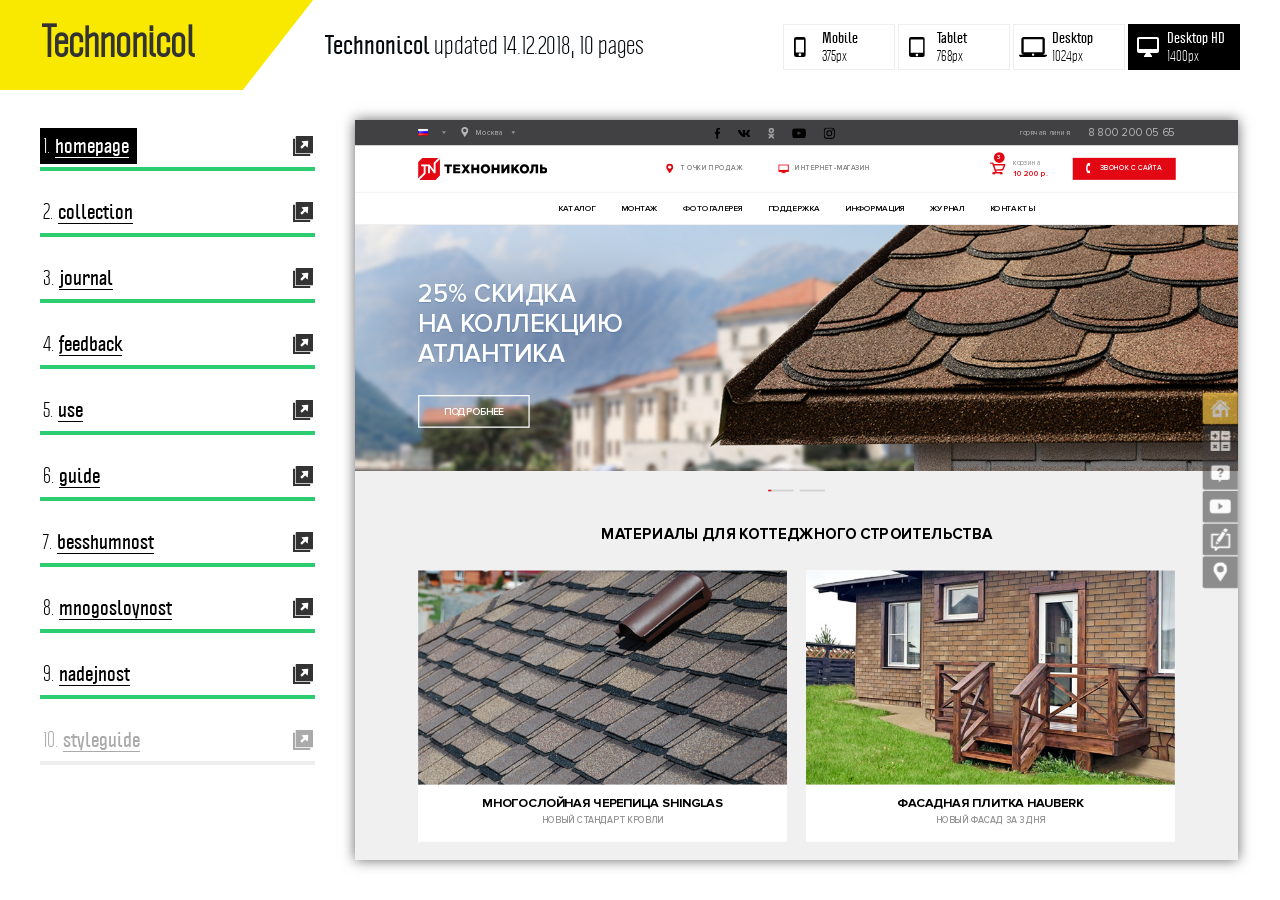
==== index.html @ 533b3d3e "up" ====
<!doctype html>
<html>
<head lang="en">
  <meta charset="UTF-8">
  <meta name="viewport" content="width=device-width, initial-scale=1">
  <title>Technonicol</title>
  <style>
    *{margin:0;padding: 0;box-sizing: border-box}

    @font-face {
        font-family: 'Politica';
        src: url([data-uri]) format('woff');
        font-weight: normal;
        font-style: normal;

    }


    @font-face {
        font-family: 'PoliticaBold';
        src: url([data-uri]) format('woff');
        font-weight: normal;
        font-style: normal;
    }

    :root{
    	--main-color: #f9e900;
    }
    body {
      color: #333;
      margin: 0;
      padding: 0 40px;
      font-size: 20px;
      line-height: 1.6;
      font-family: 'Politica', serif;
    }
    .icon-logo { width: 3.66em; height: 1em; fill: #221F20; }
    .icon-desktop { width: 1.41em; height: 1em; fill: #000; }
    .icon-link { width: 2em; height: 1em; fill: #000; }
    .icon-mobile { width: 0.59em; height: 1em; fill: #000; }
    .icon-tablet { width: 0.79em; height: 1em; fill: #000; }
    .icon-watch { width: 0.67em; height: 1em; fill: #000; }
    .icon-wide { width: 1.1em; height: 1em; fill: #000; }

    section{
      width: 300px;
      padding: 30px 0;
    }

    .preview{
      position: fixed;
      right: 42px;
      top: 120px;
      left: 355px;
      bottom: 40px;

    }
    iframe{
  		opacity: 1;
  		box-shadow: 0 0 8px rgba(#000,.5);
  		margin: 0 auto;
  		transform-origin: 0 0;
  		box-shadow: 0 0 20px rgba(0,0,0,.6);
    }

    .preview footer{
      position: absolute;
      bottom: -50px;
      right: 0;
      left: 0;
      padding: 0;
    }
    .preview footer a{
    	color: #000;
    }

    .pagelist{
      list-style-type: none;
      padding-top: 100px;
      width: 275px;
    }
    .pagelist li{
      margin-bottom: 25px;
    }
    .pagelist li:last-child{
    	margin-bottom: 0;
    }

    .pagelist__preview{
      display: inline-block;
      box-shadow: none;
      padding: 5px 20px;
      border: 1px solid #000;
      font-size: 13px;
      margin-top: 10px;
      text-transform: uppercase;
      text-shadow: none;
      font-size: 24px;
    }
    .pagelist__title{
      color: #000;
      text-decoration: none;
      padding: 5px 8px 5px 3px;
      position: relative;
    }
    .is-notready .pagelist__title{
      color: #aaaaaa;
      background: #fff;
      pointer-events: none;
    }
    .pagelist__title span{
      margin-right: 5px;
    }
    .pagelist__title em{
      font-style: normal;
      font-weight: normal;
      font-family: 'PoliticaBold',sans-serif;
      position: relative;
      display: inline-block;
    }
    .pagelist__title em:before{
      content: "";
      position: absolute;
      bottom: 4px;
      width: 100%;
      left: 0;
      border-top: 1px solid currentColor;
    }
    .pagelist__title.is-active{
      background: #000;
      color: #fff;
    }
    .pagelist__url{
      float: right;
      width: 24px;
      height: 24px;
      display: inline-block;
      position: relative;
      vertical-align: middle;
      margin-left: 5px;
      margin-top: 4px;
    }
    .pagelist__url:hover .icon{
      fill: #555;
    }
    .is-notready .pagelist__url{
      pointer-events: none;
    }
    .pagelist__url .icon{
      fill: #333;
      font-size: 20px;
      position: absolute;
      top: 50%;
      left: 50%;
      transform: translate(-50%,-50%);
      transition: all .2s ease;
    }
    .is-notready .pagelist__url .icon{
      fill:#aaaaaa;
    }
    .pagelist__progress{
      height: 4px;
      background: #eeeeee;
      margin-top: 5px;
    }
    .pagelist__progress i{
      height: 4px;
      display: block;
      background: #2ECC71;
    }



    header{
      overflow: hidden;
      line-height: 1;
      height: 90px;
      position: fixed;
      top: 0;
      left: 0;
      right: 0;
      z-index: 200;
      background: #fff;
    }
    header h1{
      background: #f9e900;
      background: var(--main-color);
      height: 91px;
      position: relative;
      width: 242px;
      display: inline-block;
      vertical-align: top;
    }
    header h1:before{
      width: 200px;
      height: 200px;
      position: absolute;
      right: 0;
      bottom: 0;
      content: "";
      background: #f9e900;
      background: var(--main-color);
      transform: rotate(38deg);
      transform-origin: 100% 100%;
    }
    header h1 span{
      display: block;
      position: absolute;
      z-index: 2;
      left: 42px;
      top: 22px;
    }
    header h1 .icon{
      font-size: 47px;
    }
    .header__updated{
      font-size: 24px;
      height: 90px;
      line-height: 90px;
      color: #050a0f;
      display: inline-block;
      vertical-align: top;
      margin-left: 80px;
    }
    .header__updated em{
      font-weight: normal;
      font-family: 'PoliticaBold',sans-serif;
      font-style: normal;
    }
    .types{
      position: absolute;
      right: 40px;
      top: 24px;
    }
    .types button,.types button:active{
      height: 46px;
      width: 112px;
      border: 1px solid #eee;
      background: #fff;
      font-size: 14px;
      color: #000;
      text-align: left;
      font-family: 'Politica', serif;
      padding-left: 38px;
      position: relative;
      outline: none;
      cursor: pointer;
      transition: all .25s ease-in-out;
    }
    .types button:hover{
      background: #eee;
    }
    .types strong{
      font-weight: normal;
      font-family: 'PoliticaBold',sans-serif;
    }
    .types .icon{
      position: absolute;
      top: 50%;
      left: 10px;
      transform: translate(0, -50%);
      font-size: 20px;
    }
    .types .icon-desktop{left: 5px;}
    .types .icon-wide{left: 8px;}

    .types button.is-active{
      border-color: #000;
      color: #fff;
      background: #000;
    }
    .types button.is-active .icon{
      color: #fff;
      fill: #fff;
    }
    .types span{
      display: block;
    }
    @media (max-width: 1200px){
      .header__updated{
        position: absolute;
        right: 42px;
        bottom: 0;
        line-height: 1;
        height: auto;
        margin: 0;
        font-size: 14px;
      }
    }
    @media (max-width: 780px){
      body{
        padding: 0;
      }
      .preview iframe,.types{
        display: none;
      }
      .preview{
      	position: static;
      	text-align: center;
      }
      header{
        position: relative;
        height: auto;
        text-align: center;
      }
      header h1{
        display: block;
        width: auto;
        height: auto;
        padding: 20px 0 30px;
      }
      header h1 span{
        position: static;
      }
      header .icon{
        font-size: 30px;
      }
      .header__updated{
        display: block;
        text-align: center;
        font-size: 14px;
        line-height: 1;
        text-align: center;
        padding: 0;
        height: auto;
        margin: 0;
        position: absolute;
        bottom: 10px;
        left: 0;
        right: 0;
      }
      section{
        margin: 0;
        width: auto;
        padding: 0;
      }
      .pagelist{
        margin: 0;
        padding: 20px;
        width: auto;
      }
    }
  </style>
</head>
<body>
  <!-- sprite -->
  <svg style="display:none" xmlns="http://www.w3.org/2000/svg">
   <symbol id="icon-desktop" viewbox="0 0 24 17">
     <title>
       Shape
     </title>
     <path d="M20 15c1.1 0 1.99-.9 1.99-2L22 2c0-1.1-.9-2-2-2H4C2.9 0 2 .9 2 2v11c0 1.1.9 2 2 2H0c0 1.1.9 2 2 2h20c1.1 0 2-.9 2-2h-4zM4 2h16v11H4V2zm8 14c-.55 0-1-.45-1-1s.45-1 1-1 1 .45 1 1-.45 1-1 1z" fill-rule="evenodd"></path>
   </symbol>
   <symbol id="icon-link" viewbox="0 0 24.684 24.684">
     <title>
       Shape
     </title>
      <path d="M2.166,3.406H0.418C0.188,3.406,0,3.594,0,3.826v20.438c0,0.232,0.188,0.42,0.418,0.42h20.439 c0.232,0,0.422-0.188,0.422-0.42v-1.75c0-0.23-0.189-0.418-0.422-0.418H2.586V3.826C2.586,3.594,2.398,3.406,2.166,3.406z"/>
      <path d="M3.406,0.416v20.441c0,0.234,0.188,0.418,0.42,0.418h20.441c0.229,0,0.416-0.184,0.416-0.418V0.416 C24.684,0.182,24.496,0,24.268,0H3.826C3.594,0,3.406,0.182,3.406,0.416z M18.818,6.705l-0.615,6.945 c-0.045,0.506-0.377,0.627-0.736,0.266l-1.662-1.662c-0.18-0.18-0.42-0.418-0.656-0.658l-3.547,3.549 c-0.361,0.361-0.947,0.361-1.307,0l-0.76-0.76c-0.357-0.357-0.357-0.943,0-1.307l3.549-3.545c-0.238-0.238-0.475-0.477-0.658-0.654 l-1.66-1.664c-0.359-0.363-0.24-0.691,0.266-0.736l6.947-0.613C18.482,5.818,18.861,6.195,18.818,6.705z"/>
   </symbol>
   <symbol id="icon-mobile" viewbox="0 0 13 22">
     <title>
       Shape
     </title>
     <path d="M10.5 0h-8A2.5 2.5 0 0 0 0 2.5v17A2.5 2.5 0 0 0 2.5 22h8a2.5 2.5 0 0 0 2.5-2.5v-17A2.5 2.5 0 0 0 10.5 0zm-4 21c-.83 0-1.5-.67-1.5-1.5S5.67 18 6.5 18s1.5.67 1.5 1.5S7.33 21 6.5 21zm4.5-4H2V3h9v14z" fill-rule="evenodd"></path>
   </symbol>
   <symbol id="icon-tablet" viewbox="0 0 19 24">
     <title>
       Shape
     </title>
     <path d="M16.5 0h-14A2.5 2.5 0 0 0 0 2.5v19A2.5 2.5 0 0 0 2.5 24h14a2.5 2.5 0 0 0 2.5-2.5v-19A2.5 2.5 0 0 0 16.5 0zm-7 23c-.83 0-1.5-.67-1.5-1.5S8.67 20 9.5 20s1.5.67 1.5 1.5-.67 1.5-1.5 1.5zm7.5-4H2V3h15v16z" fill-rule="evenodd"></path>
   </symbol>
   <symbol id="icon-watch" viewbox="0 0 16 24">
     <title>
       Shape
     </title>
     <path d="M16 12c0-2.54-1.19-4.81-3.04-6.27L12 0H4l-.95 5.73A7.94 7.94 0 0 0 0 12a7.94 7.94 0 0 0 3.05 6.27L4 24h8l.96-5.73A7.976 7.976 0 0 0 16 12zM2 12c0-3.31 2.69-6 6-6s6 2.69 6 6-2.69 6-6 6-6-2.69-6-6z" fill-rule="evenodd"></path>
   </symbol>
   <symbol id="icon-wide" viewbox="0 0 22 20">
     <title>
       Shape
     </title>
     <path d="M20 0H2C.9 0 0 .9 0 2v12c0 1.1.9 2 2 2h7l-2 3v1h8v-1l-2-3h7c1.1 0 2-.9 2-2V2c0-1.1-.9-2-2-2zm0 12H2V2h18v10z" fill-rule="evenodd"></path>
   </symbol>
   </svg>

  <!-- content -->
  <header class="header">
    <h1>
      <span>Technonicol</span>
    </h1>
    
    <div class="header__updated"><em>Technonicol</em> updated 14.12.2018, 10 pages</div>
    <nav class="types">
      <button data-mode="mobile" data-width="375">
        <svg class="icon icon-mobile"><use xlink:href="#icon-mobile"></use></svg>
        <strong>Mobile</strong>
        <span>375px</span>
      </button>
      <button data-mode="ipad" data-width="768">
        <svg class="icon icon-tablet"><use xlink:href="#icon-tablet"></use></svg>
        <strong>Tablet</strong>
        <span>768px</span></button>
      <button data-mode="desktop" data-width="1024">
        <svg class="icon icon-desktop"><use xlink:href="#icon-desktop"></use></svg>
        <strong>Desktop</strong>
        <span>1024px</span></button>
      <button data-mode="wide" class="is-active" data-width="1400">
        <svg class="icon icon-wide"><use xlink:href="#icon-wide"></use></svg>
        <strong>Desktop HD</strong>
        <span>1400px</span>
      </button>
    </nav>
  </header>
  <section>
    <ol class="pagelist">
      
      
          <li >

                <a class="pagelist__title  is-active " target="_blank" href="homepage.html"><span>1.</span><em>homepage</em></a>
                <a href="homepage.html" class="pagelist__url" target="_blank">
                  <svg class="icon icon-link"><use xlink:href="#icon-link"></use></svg>
                </a>

                <div class="pagelist__progress">
                  
                  <i style="width:100%"></i>
                </div>

          </li>
        
          <li >

                <a class="pagelist__title " target="_blank" href="collection.html"><span>2.</span><em>collection</em></a>
                <a href="collection.html" class="pagelist__url" target="_blank">
                  <svg class="icon icon-link"><use xlink:href="#icon-link"></use></svg>
                </a>

                <div class="pagelist__progress">
                  
                  <i style="width:100%"></i>
                </div>

          </li>
        
          <li >

                <a class="pagelist__title " target="_blank" href="journal.html"><span>3.</span><em>journal</em></a>
                <a href="journal.html" class="pagelist__url" target="_blank">
                  <svg class="icon icon-link"><use xlink:href="#icon-link"></use></svg>
                </a>

                <div class="pagelist__progress">
                  
                  <i style="width:100%"></i>
                </div>

          </li>
        
          <li >

                <a class="pagelist__title " target="_blank" href="feedback.html"><span>4.</span><em>feedback</em></a>
                <a href="feedback.html" class="pagelist__url" target="_blank">
                  <svg class="icon icon-link"><use xlink:href="#icon-link"></use></svg>
                </a>

                <div class="pagelist__progress">
                  
                  <i style="width:100%"></i>
                </div>

          </li>
        
          <li >

                <a class="pagelist__title " target="_blank" href="use.html"><span>5.</span><em>use</em></a>
                <a href="use.html" class="pagelist__url" target="_blank">
                  <svg class="icon icon-link"><use xlink:href="#icon-link"></use></svg>
                </a>

                <div class="pagelist__progress">
                  
                  <i style="width:100%"></i>
                </div>

          </li>
        
          <li >

                <a class="pagelist__title " target="_blank" href="guide.html"><span>6.</span><em>guide</em></a>
                <a href="guide.html" class="pagelist__url" target="_blank">
                  <svg class="icon icon-link"><use xlink:href="#icon-link"></use></svg>
                </a>

                <div class="pagelist__progress">
                  
                  <i style="width:100%"></i>
                </div>

          </li>
        
          <li >

                <a class="pagelist__title " target="_blank" href="besshumnost.html"><span>7.</span><em>besshumnost</em></a>
                <a href="besshumnost.html" class="pagelist__url" target="_blank">
                  <svg class="icon icon-link"><use xlink:href="#icon-link"></use></svg>
                </a>

                <div class="pagelist__progress">
                  
                  <i style="width:100%"></i>
                </div>

          </li>
        
          <li >

                <a class="pagelist__title " target="_blank" href="mnogosloynost.html"><span>8.</span><em>mnogosloynost</em></a>
                <a href="mnogosloynost.html" class="pagelist__url" target="_blank">
                  <svg class="icon icon-link"><use xlink:href="#icon-link"></use></svg>
                </a>

                <div class="pagelist__progress">
                  
                  <i style="width:100%"></i>
                </div>

          </li>
        
          <li >

                <a class="pagelist__title " target="_blank" href="nadejnost.html"><span>9.</span><em>nadejnost</em></a>
                <a href="nadejnost.html" class="pagelist__url" target="_blank">
                  <svg class="icon icon-link"><use xlink:href="#icon-link"></use></svg>
                </a>

                <div class="pagelist__progress">
                  
                  <i style="width:100%"></i>
                </div>

          </li>
        
          <li  class="is-notready" >

                <a class="pagelist__title " target="_blank" href="styleguide.html"><span>10.</span><em>styleguide</em></a>
                <a href="styleguide.html" class="pagelist__url" target="_blank">
                  <svg class="icon icon-link"><use xlink:href="#icon-link"></use></svg>
                </a>

                <div class="pagelist__progress">
                  
                  <i style="width:0%"></i>
                </div>

          </li>
        
    </ol>
  </section>

  <aside class="preview" id="preview-wrapper">
    <iframe id="preview"  width="1400" height="600" src="homepage.html"  frameborder="0"></iframe>
  </aside>


  <script>
    var navs = document.querySelectorAll('button');
    var body = document.querySelectorAll('body')[0];
    var previewButtons = document.querySelectorAll('.pagelist__title');
    var iframe = document.getElementById('preview');
    var previewWrapper = document.getElementById('preview-wrapper');

    function removeActive(){
      [].forEach.call(previewButtons, function(button) {
        button.classList.remove('is-active');
      });
    }

    function getScrollbarWidth() {
        var outer = document.createElement("div");
        outer.style.visibility = "hidden";
        outer.style.width = "100px";
        outer.style.msOverflowStyle = "scrollbar"; // needed for WinJS apps

        document.body.appendChild(outer);

        var widthNoScroll = outer.offsetWidth;
        // force scrollbars
        outer.style.overflow = "scroll";

        // add innerdiv
        var inner = document.createElement("div");
        inner.style.width = "100%";
        outer.appendChild(inner);

        var widthWithScroll = inner.offsetWidth;

        // remove divs
        outer.parentNode.removeChild(outer);

        return widthNoScroll - widthWithScroll;
    }
    var  scrollbarwidth = getScrollbarWidth();

    [].forEach.call(previewButtons, function(button) {
      button.addEventListener('click', function(event) {

      	if(window.innerWidth < 780){return;}
        event.preventDefault();
        removeActive();
        var el = event.currentTarget;
        el.classList.add('is-active');
        iframe.src = el.href;
      }, false);
    });


    var mode = 'wide';
    [].forEach.call(navs, function(nav) {
      nav.addEventListener('click', function(event) {
          event.preventDefault();
          mode = event.currentTarget.dataset.mode;
          iframe.style.width = parseInt(event.currentTarget.getAttribute('data-width')) + parseInt(scrollbarwidth) + 'px';

          body.setAttribute('data-mode','is-' + mode);


          [].forEach.call(navs, function(nav) {
            nav.classList.remove('is-active');
          })
          event.currentTarget.classList.add('is-active');

          setIframeWidth();
      }, false);

      function setIframeWidth(){
        // getting preview area width
        var pwidth = previewWrapper.offsetWidth;
        var pheight = previewWrapper.offsetHeight;

        // iframe width
        var iwidth = iframe.offsetWidth;
        var iheight = iframe.offsetHeight;

        var scaleV = pheight/iheight;
        var scaleH = pwidth/iwidth;

        if(mode=='mobile'){
          iframe.style.transform = 'scale('+ 1 +')';
          iframe.style.height =  pheight + 'px';


          return;
        }
        if(scaleH>1){scaleH = 1;}
        iframe.style.transform = 'scale('+ scaleH +')';

        iframe.style.height =  pheight/scaleH + 'px';
        // console.log(pheight*(2 - scaleV) + 'px');

        var realheight = iframe.getBoundingClientRect().height;

        if(realheight>pheight){
          iframe.style.transform = 'scale('+ scaleV +')';
        }

      }

      setIframeWidth();
      // resize event
      window.addEventListener("resize", function(){
        setIframeWidth();
      });


    });
  </script>

</body>
</html>
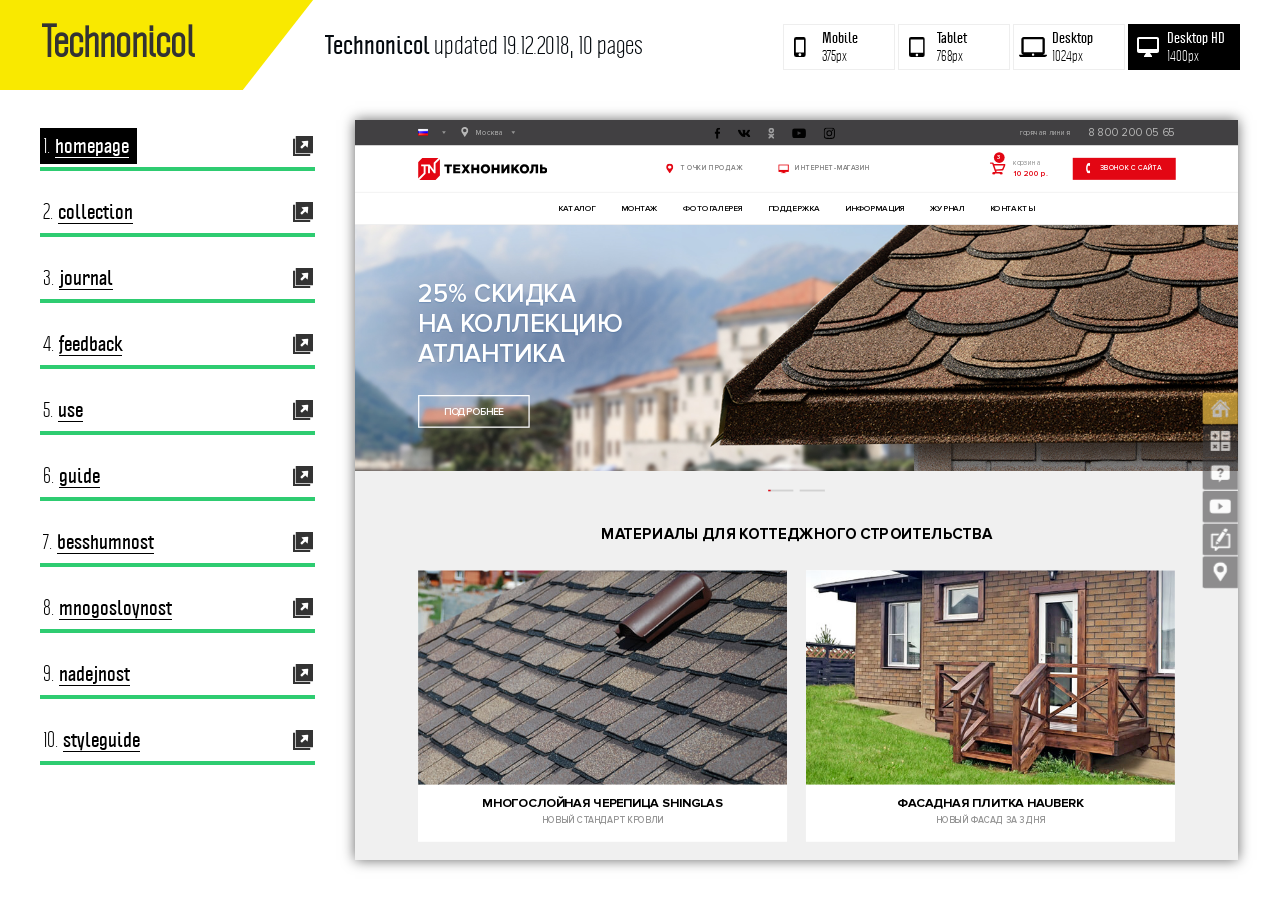
==== commit e9336b1b: "fixed footer and autocmpleaate, removed browserfy" ====
--- a/index.html
+++ b/index.html
@@ -390,7 +390,7 @@
       <span>Technonicol</span>
     </h1>
     
-    <div class="header__updated"><em>Technonicol</em> updated 14.12.2018, 10 pages</div>
+    <div class="header__updated"><em>Technonicol</em> updated 19.12.2018, 10 pages</div>
     <nav class="types">
       <button data-mode="mobile" data-width="375">
         <svg class="icon icon-mobile"><use xlink:href="#icon-mobile"></use></svg>
@@ -542,7 +542,7 @@
 
           </li>
         
-          <li  class="is-notready" >
+          <li >
 
                 <a class="pagelist__title " target="_blank" href="styleguide.html"><span>10.</span><em>styleguide</em></a>
                 <a href="styleguide.html" class="pagelist__url" target="_blank">
@@ -551,7 +551,7 @@
 
                 <div class="pagelist__progress">
                   
-                  <i style="width:0%"></i>
+                  <i style="width:100%"></i>
                 </div>
 
           </li>
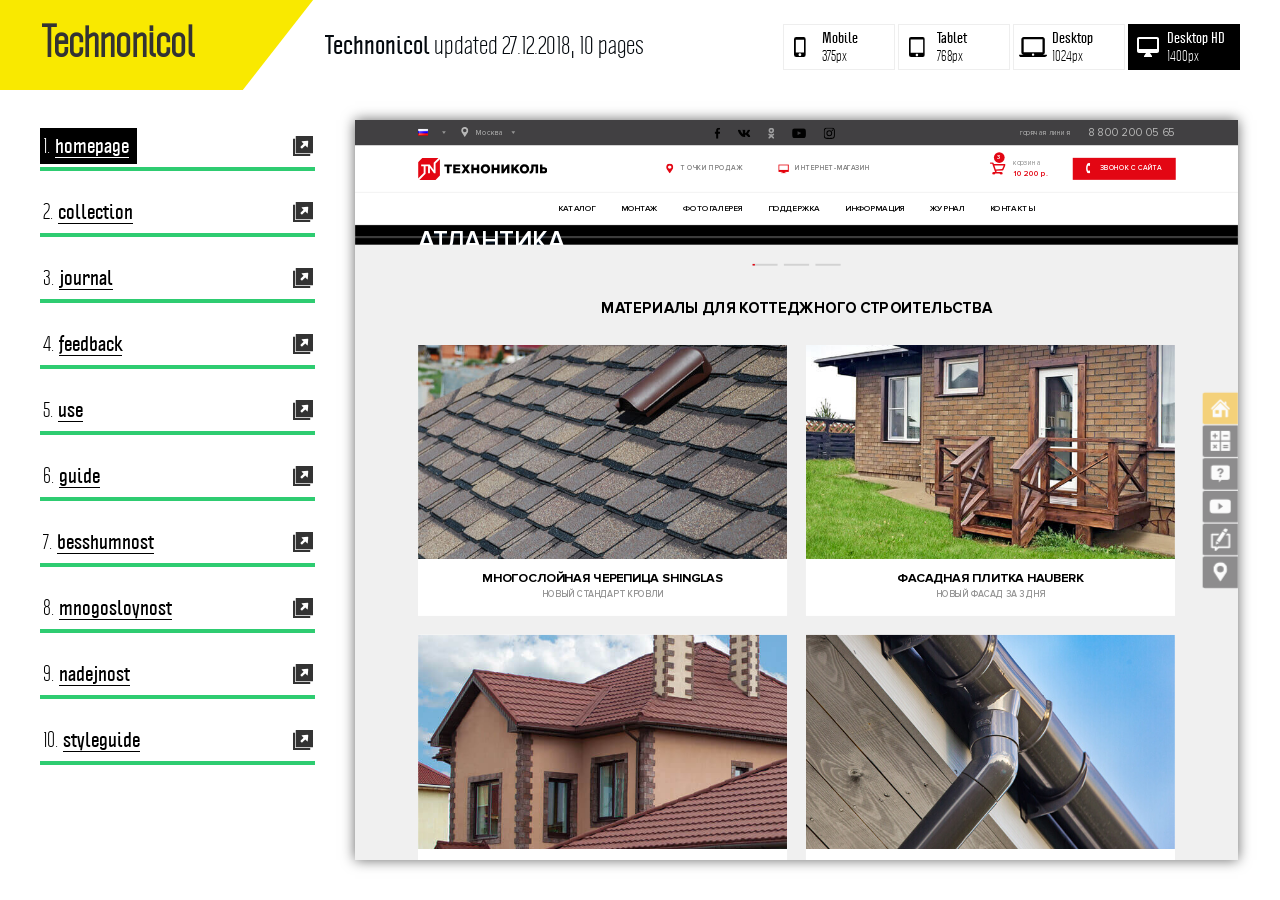
==== commit eaa50eae: "x20 fixes and article pages fixes" ====
--- a/index.html
+++ b/index.html
@@ -390,7 +390,7 @@
       <span>Technonicol</span>
     </h1>
     
-    <div class="header__updated"><em>Technonicol</em> updated 19.12.2018, 10 pages</div>
+    <div class="header__updated"><em>Technonicol</em> updated 27.12.2018, 10 pages</div>
     <nav class="types">
       <button data-mode="mobile" data-width="375">
         <svg class="icon icon-mobile"><use xlink:href="#icon-mobile"></use></svg>
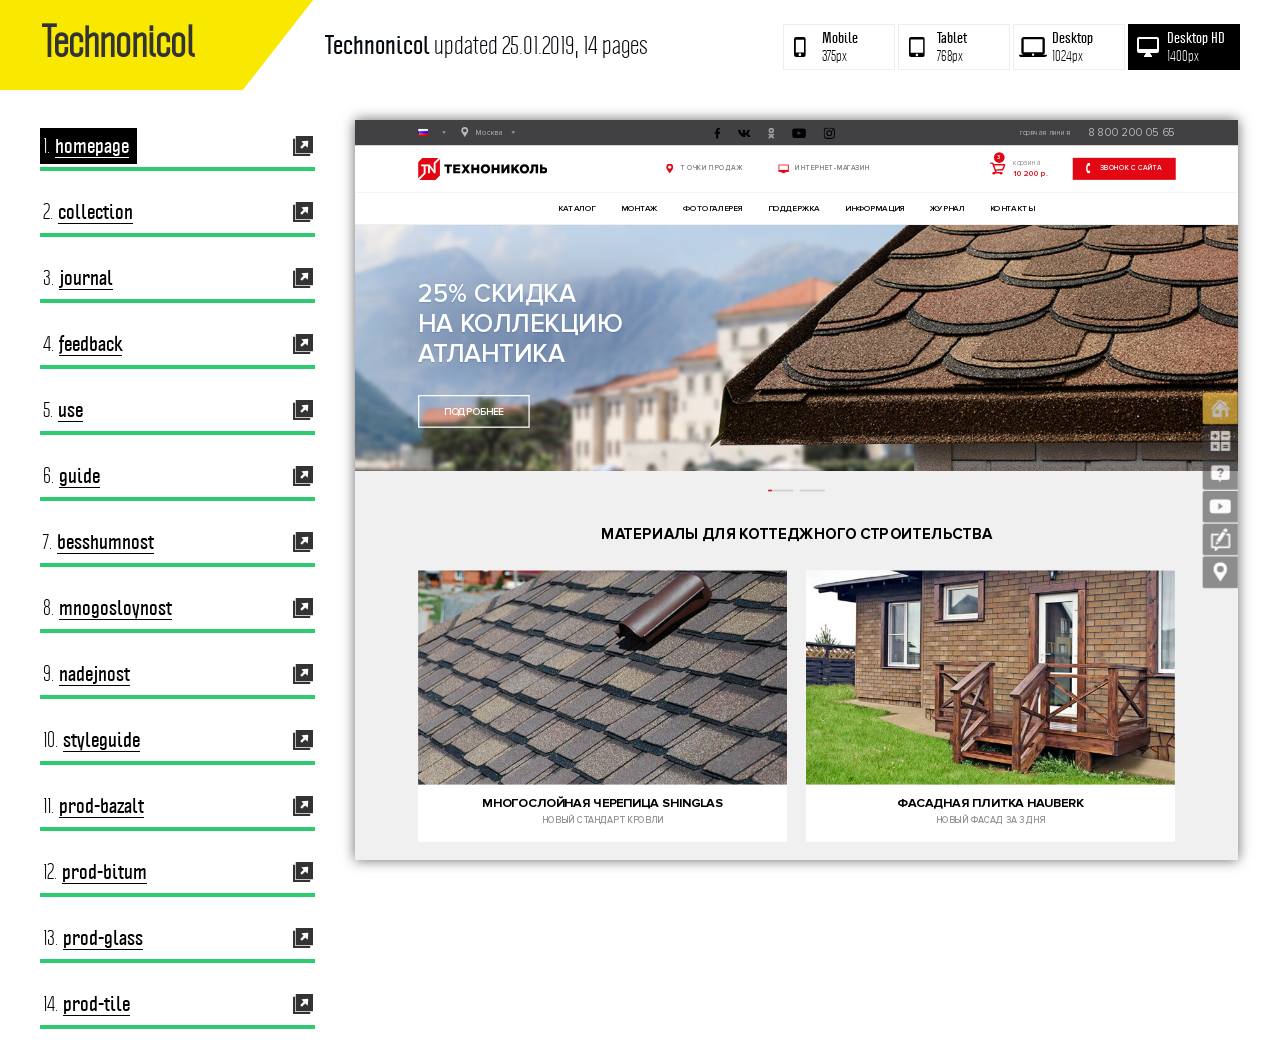
==== commit 49f5c70e: "land pages" ====
--- a/index.html
+++ b/index.html
@@ -390,7 +390,7 @@
       <span>Technonicol</span>
     </h1>
     
-    <div class="header__updated"><em>Technonicol</em> updated 27.12.2018, 10 pages</div>
+    <div class="header__updated"><em>Technonicol</em> updated 25.01.2019, 14 pages</div>
     <nav class="types">
       <button data-mode="mobile" data-width="375">
         <svg class="icon icon-mobile"><use xlink:href="#icon-mobile"></use></svg>
@@ -556,6 +556,62 @@
 
           </li>
         
+          <li >
+
+                <a class="pagelist__title " target="_blank" href="prod-bazalt.html"><span>11.</span><em>prod-bazalt</em></a>
+                <a href="prod-bazalt.html" class="pagelist__url" target="_blank">
+                  <svg class="icon icon-link"><use xlink:href="#icon-link"></use></svg>
+                </a>
+
+                <div class="pagelist__progress">
+                  
+                  <i style="width:100%"></i>
+                </div>
+
+          </li>
+        
+          <li >
+
+                <a class="pagelist__title " target="_blank" href="prod-bitum.html"><span>12.</span><em>prod-bitum</em></a>
+                <a href="prod-bitum.html" class="pagelist__url" target="_blank">
+                  <svg class="icon icon-link"><use xlink:href="#icon-link"></use></svg>
+                </a>
+
+                <div class="pagelist__progress">
+                  
+                  <i style="width:100%"></i>
+                </div>
+
+          </li>
+        
+          <li >
+
+                <a class="pagelist__title " target="_blank" href="prod-glass.html"><span>13.</span><em>prod-glass</em></a>
+                <a href="prod-glass.html" class="pagelist__url" target="_blank">
+                  <svg class="icon icon-link"><use xlink:href="#icon-link"></use></svg>
+                </a>
+
+                <div class="pagelist__progress">
+                  
+                  <i style="width:100%"></i>
+                </div>
+
+          </li>
+        
+          <li >
+
+                <a class="pagelist__title " target="_blank" href="prod-tile.html"><span>14.</span><em>prod-tile</em></a>
+                <a href="prod-tile.html" class="pagelist__url" target="_blank">
+                  <svg class="icon icon-link"><use xlink:href="#icon-link"></use></svg>
+                </a>
+
+                <div class="pagelist__progress">
+                  
+                  <i style="width:100%"></i>
+                </div>
+
+          </li>
+        
     </ol>
   </section>
 
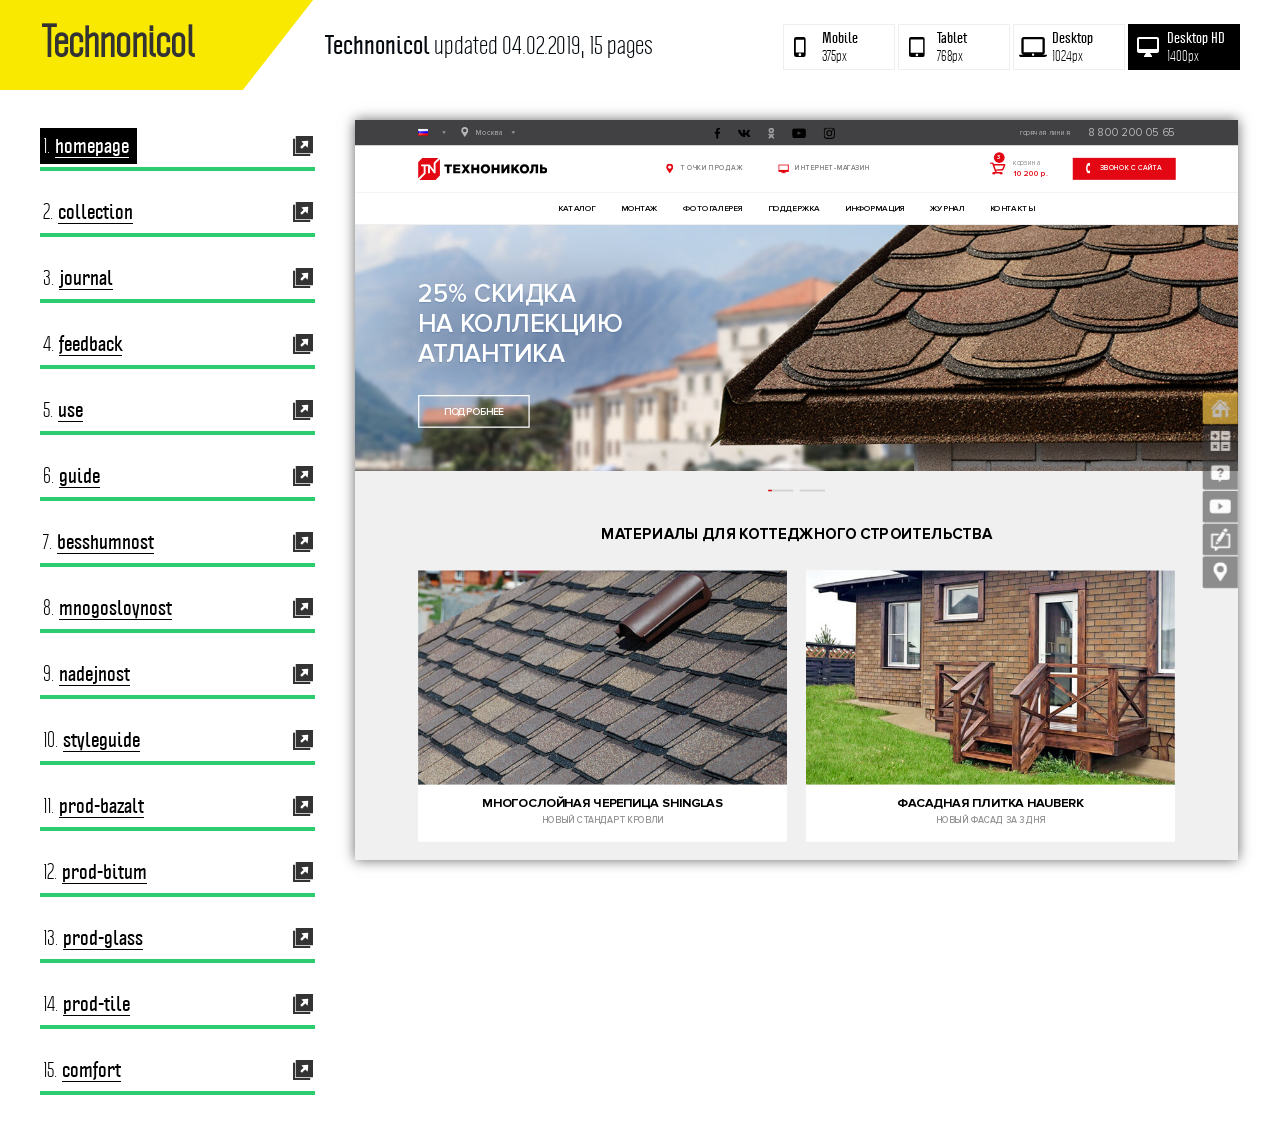
==== commit 57123c42: "comfort page" ====
--- a/index.html
+++ b/index.html
@@ -390,7 +390,7 @@
       <span>Technonicol</span>
     </h1>
     
-    <div class="header__updated"><em>Technonicol</em> updated 25.01.2019, 14 pages</div>
+    <div class="header__updated"><em>Technonicol</em> updated 04.02.2019, 15 pages</div>
     <nav class="types">
       <button data-mode="mobile" data-width="375">
         <svg class="icon icon-mobile"><use xlink:href="#icon-mobile"></use></svg>
@@ -612,6 +612,20 @@
 
           </li>
         
+          <li >
+
+                <a class="pagelist__title " target="_blank" href="comfort.html"><span>15.</span><em>comfort</em></a>
+                <a href="comfort.html" class="pagelist__url" target="_blank">
+                  <svg class="icon icon-link"><use xlink:href="#icon-link"></use></svg>
+                </a>
+
+                <div class="pagelist__progress">
+                  
+                  <i style="width:100%"></i>
+                </div>
+
+          </li>
+        
     </ol>
   </section>
 
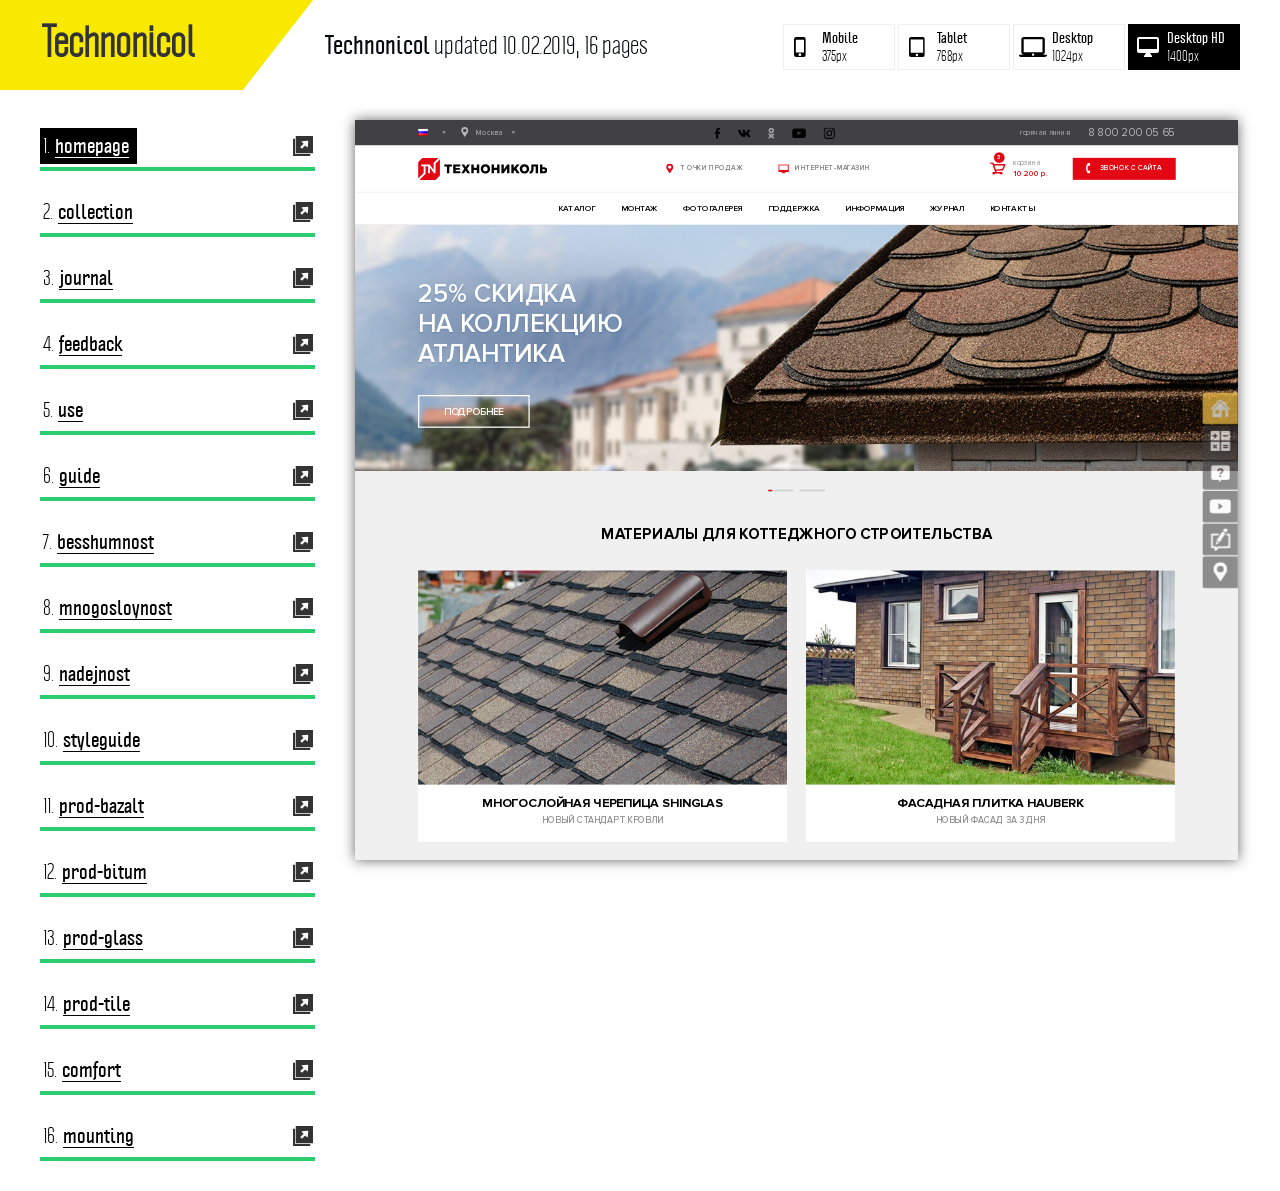
==== commit 6559f4b5: "mounting and fixes" ====
--- a/index.html
+++ b/index.html
@@ -390,7 +390,7 @@
       <span>Technonicol</span>
     </h1>
     
-    <div class="header__updated"><em>Technonicol</em> updated 04.02.2019, 15 pages</div>
+    <div class="header__updated"><em>Technonicol</em> updated 10.02.2019, 16 pages</div>
     <nav class="types">
       <button data-mode="mobile" data-width="375">
         <svg class="icon icon-mobile"><use xlink:href="#icon-mobile"></use></svg>
@@ -626,6 +626,20 @@
 
           </li>
         
+          <li >
+
+                <a class="pagelist__title " target="_blank" href="mounting.html"><span>16.</span><em>mounting</em></a>
+                <a href="mounting.html" class="pagelist__url" target="_blank">
+                  <svg class="icon icon-link"><use xlink:href="#icon-link"></use></svg>
+                </a>
+
+                <div class="pagelist__progress">
+                  
+                  <i style="width:100%"></i>
+                </div>
+
+          </li>
+        
     </ol>
   </section>
 
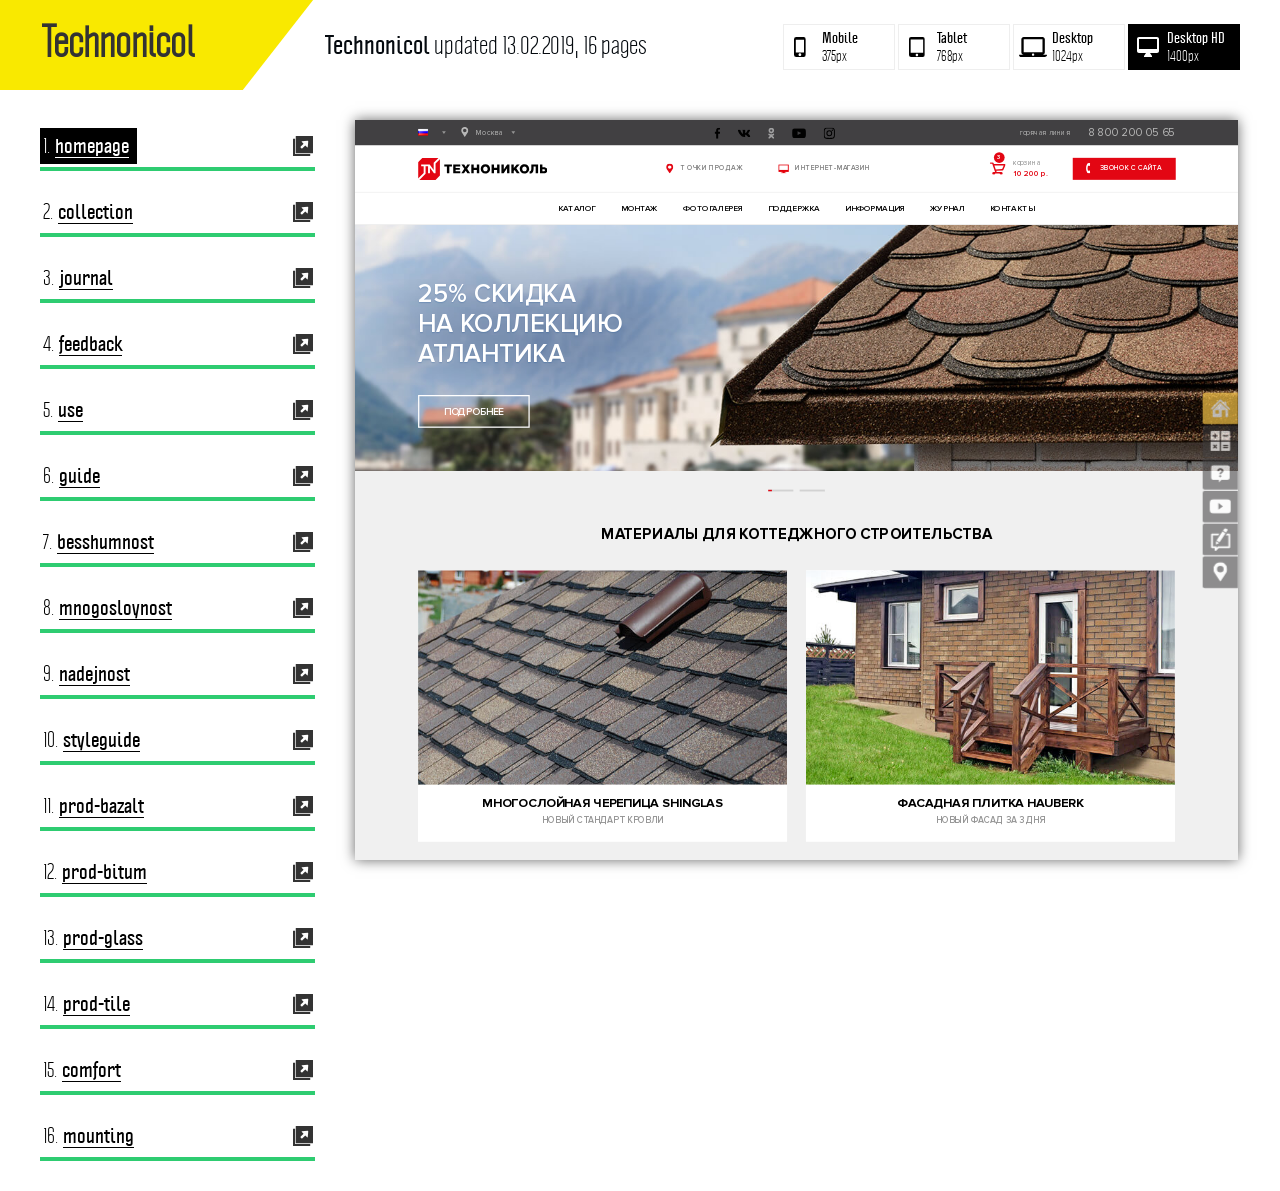
==== commit c9b3dabc: "fixes" ====
--- a/index.html
+++ b/index.html
@@ -390,7 +390,7 @@
       <span>Technonicol</span>
     </h1>
     
-    <div class="header__updated"><em>Technonicol</em> updated 10.02.2019, 16 pages</div>
+    <div class="header__updated"><em>Technonicol</em> updated 13.02.2019, 16 pages</div>
     <nav class="types">
       <button data-mode="mobile" data-width="375">
         <svg class="icon icon-mobile"><use xlink:href="#icon-mobile"></use></svg>
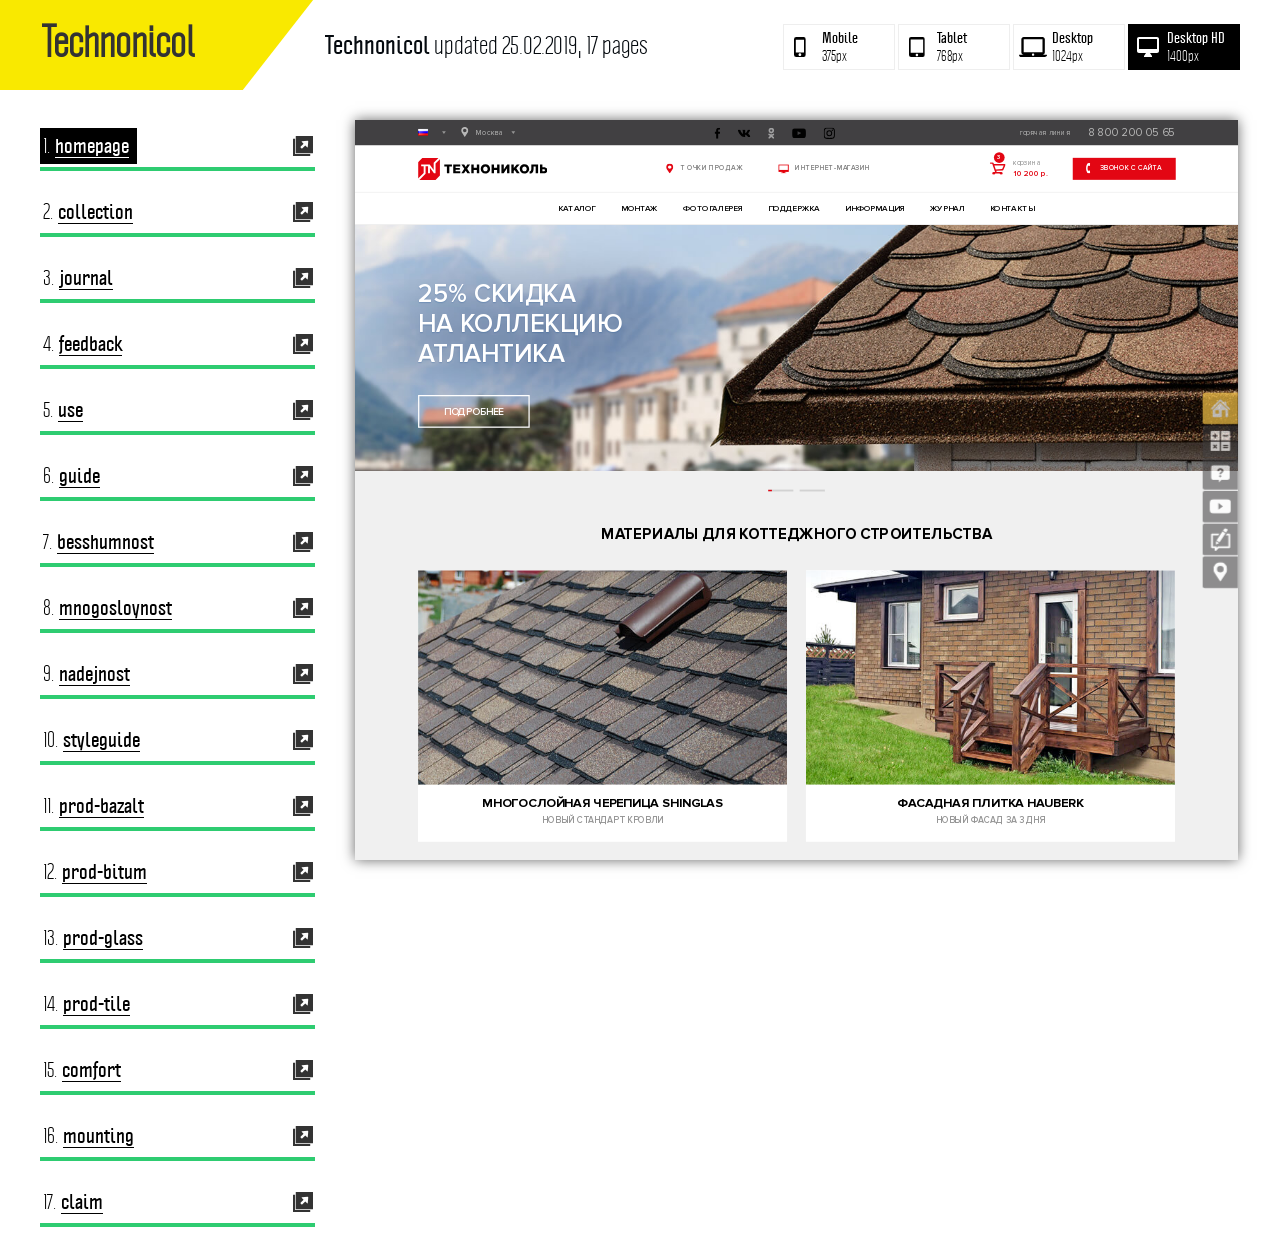
==== commit ca763736: "claims page" ====
--- a/index.html
+++ b/index.html
@@ -390,7 +390,7 @@
       <span>Technonicol</span>
     </h1>
     
-    <div class="header__updated"><em>Technonicol</em> updated 13.02.2019, 16 pages</div>
+    <div class="header__updated"><em>Technonicol</em> updated 25.02.2019, 17 pages</div>
     <nav class="types">
       <button data-mode="mobile" data-width="375">
         <svg class="icon icon-mobile"><use xlink:href="#icon-mobile"></use></svg>
@@ -640,6 +640,20 @@
 
           </li>
         
+          <li >
+
+                <a class="pagelist__title " target="_blank" href="claim.html"><span>17.</span><em>claim</em></a>
+                <a href="claim.html" class="pagelist__url" target="_blank">
+                  <svg class="icon icon-link"><use xlink:href="#icon-link"></use></svg>
+                </a>
+
+                <div class="pagelist__progress">
+                  
+                  <i style="width:100%"></i>
+                </div>
+
+          </li>
+        
     </ol>
   </section>
 
